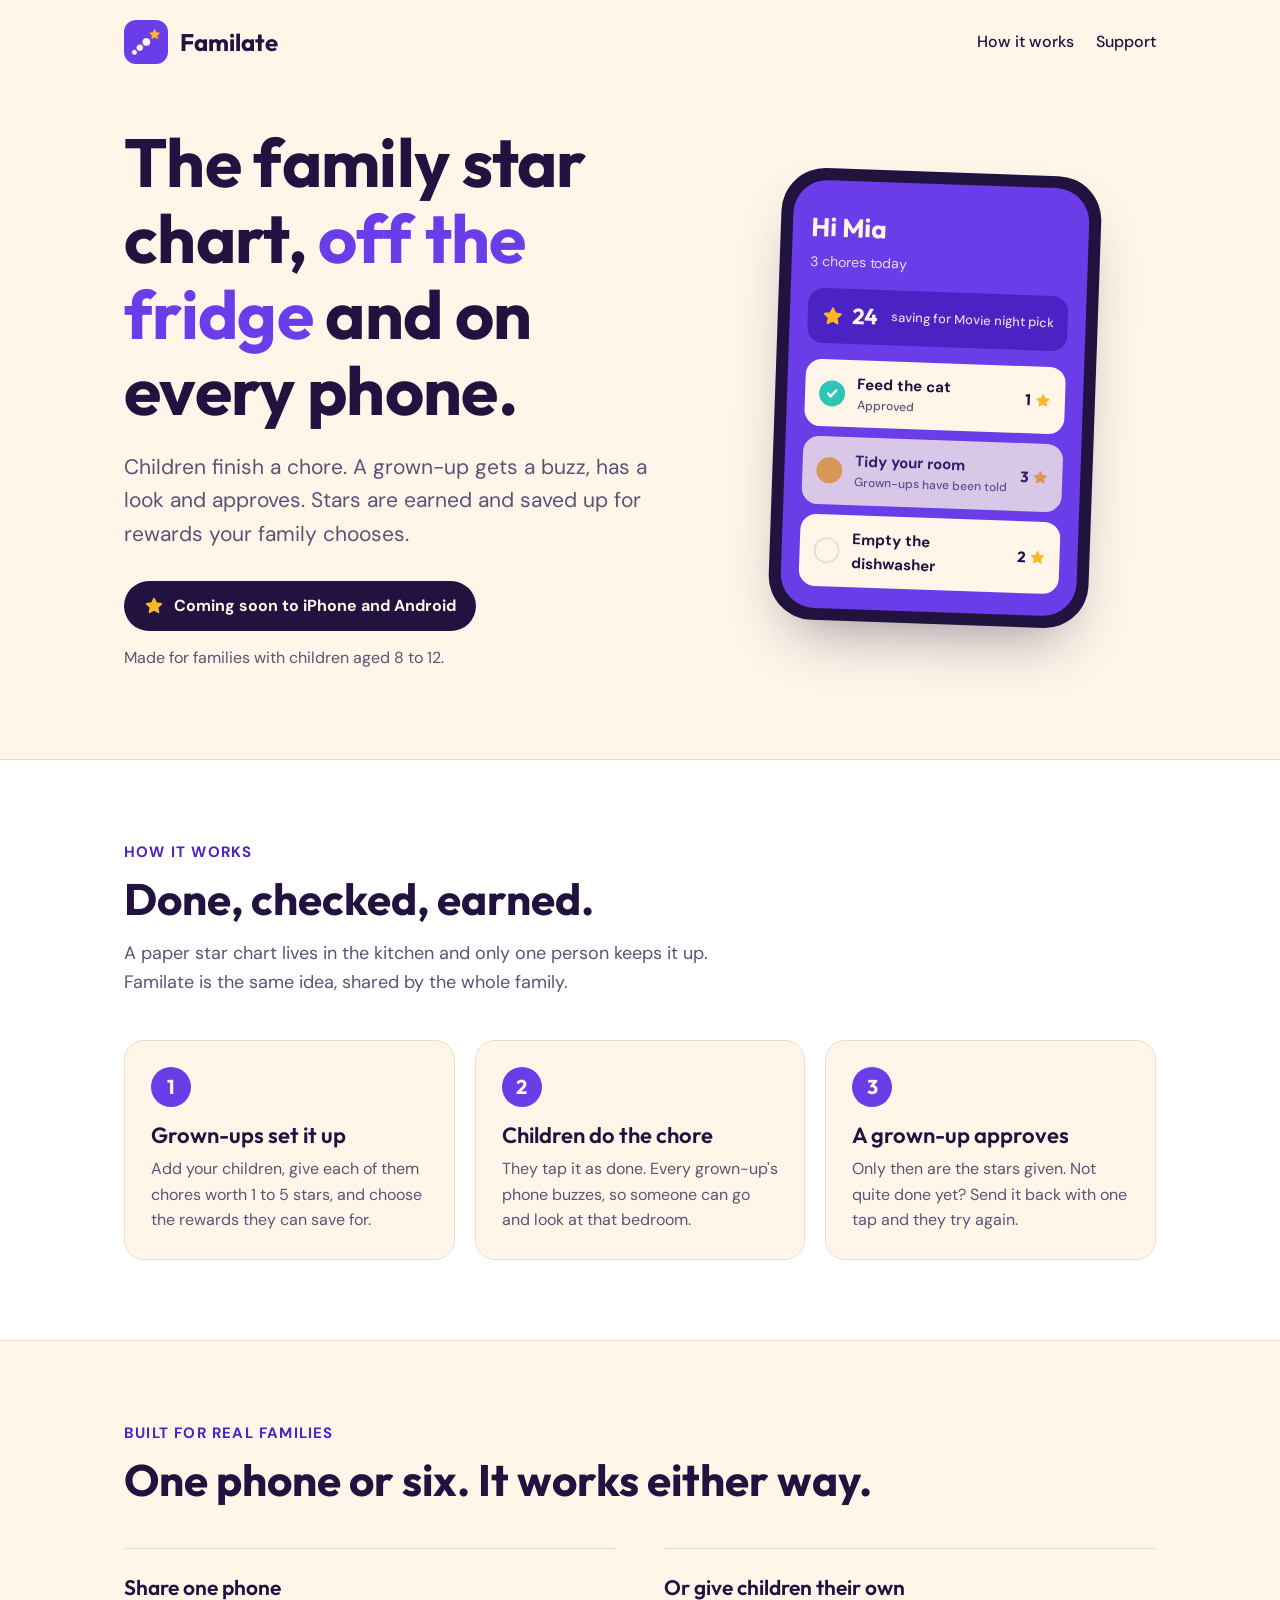
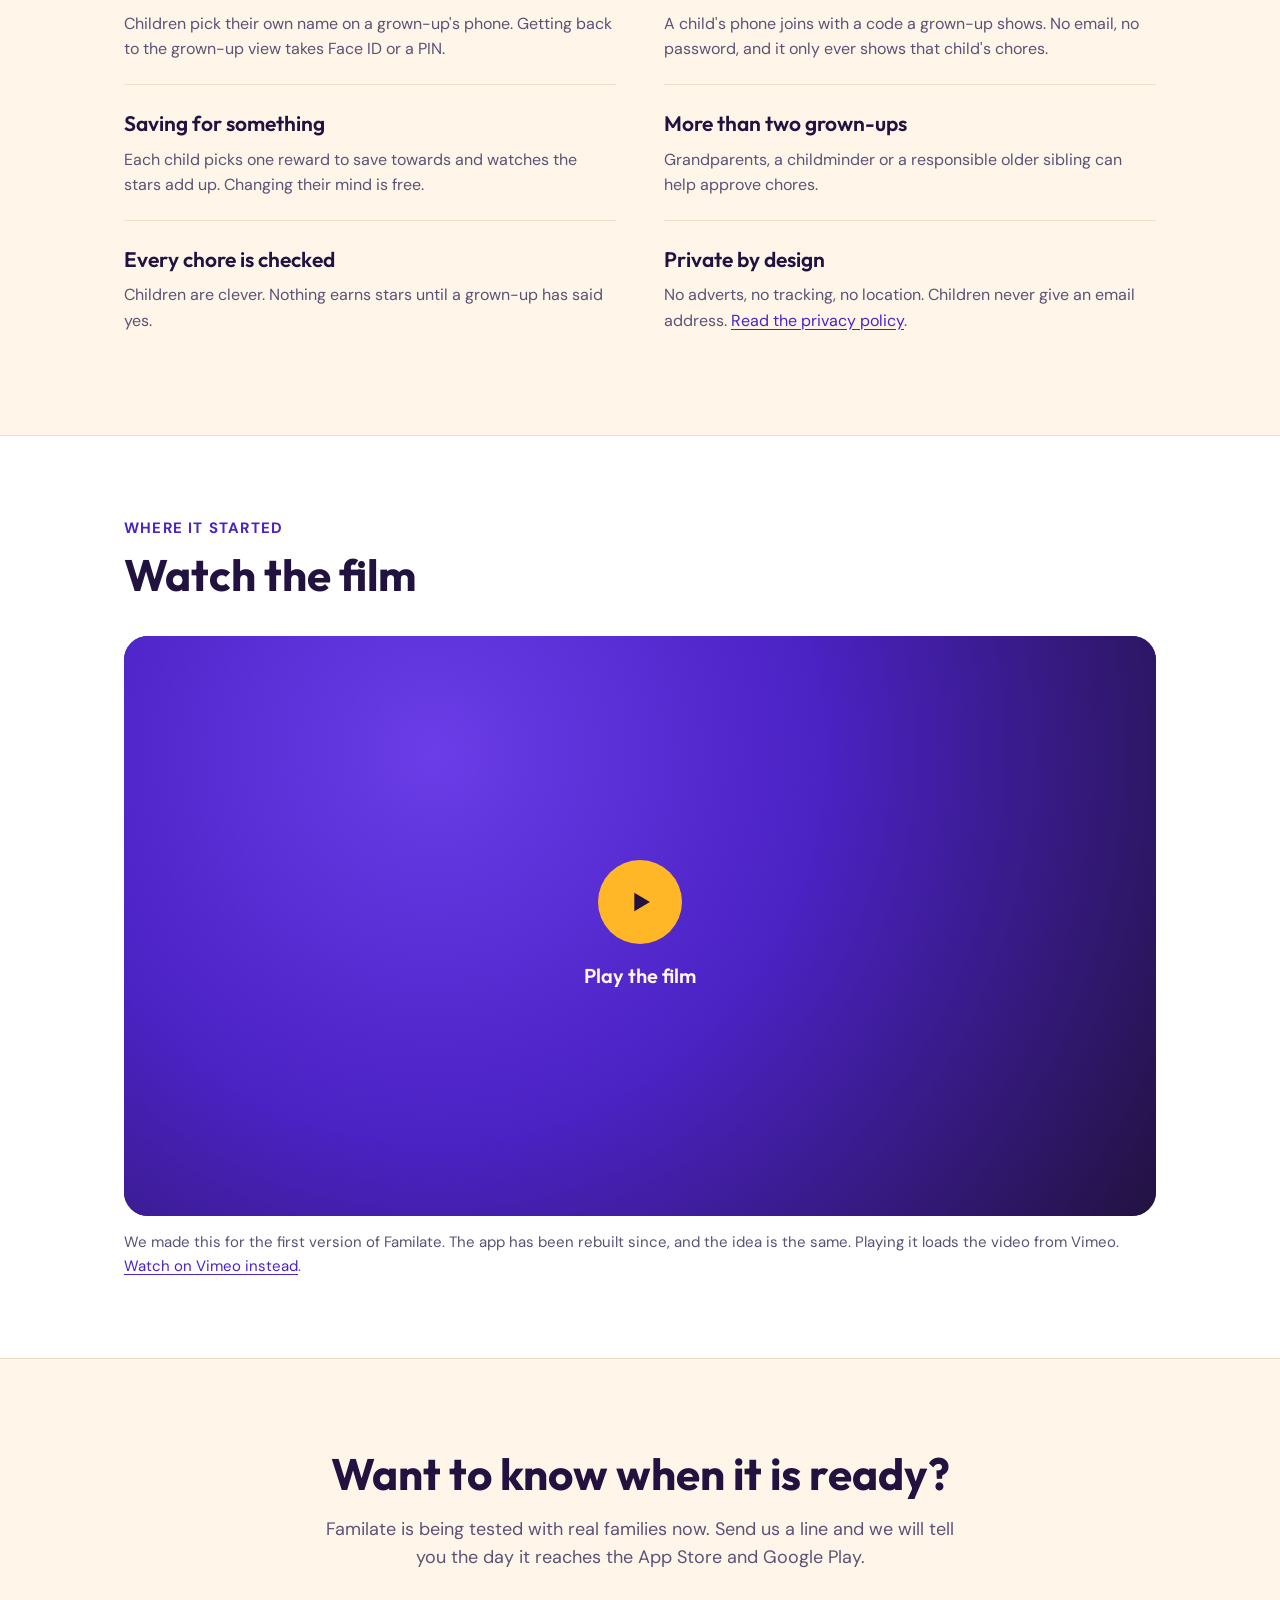
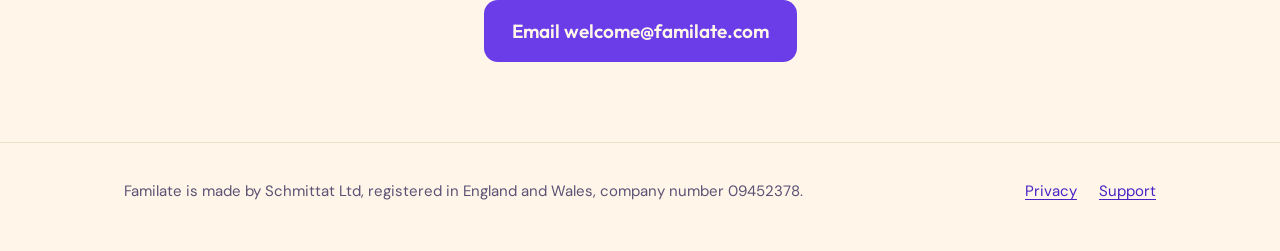
==== index.html @ 3d1b7334 "Build the new familate.com: home page, privacy policy and support Co-Authored-By: Claude Fable 5.2 <" ====
<!doctype html>
<html lang="en-GB">
<head>
<meta charset="utf-8">
<meta name="viewport" content="width=device-width, initial-scale=1">
<title>Familate: the family star chart, on every phone in the house</title>
<meta name="description" content="Familate is a chores and rewards app for families with children aged 8 to 12. Children finish chores, a grown-up approves, stars are earned and saved up for rewards.">
<meta property="og:title" content="Familate: the family star chart, on every phone in the house">
<meta property="og:description" content="Chores, stars and rewards for families with children aged 8 to 12. Coming soon to iPhone and Android.">
<meta property="og:image" content="https://familate.com/assets/icon-256.png">
<meta property="og:url" content="https://familate.com/">
<link rel="icon" href="assets/favicon.png">
<link rel="apple-touch-icon" href="assets/apple-touch-icon.png">
<link rel="stylesheet" href="styles.css">
</head>
<body>
<header class="wrap bar">
  <a class="brand" href="/"><img src="assets/icon-256.png" alt="" width="44" height="44">Familate</a>
  <nav aria-label="Main">
    <a href="#how">How it works</a>
    <a href="support.html">Support</a>
  </nav>
</header>

<main>
  <div class="wrap hero">
    <div>
      <h1>The family star chart, <em>off the fridge</em> and on every phone.</h1>
      <p class="lede">Children finish a chore. A grown-up gets a buzz, has a look and approves. Stars are earned and saved up for rewards your family chooses.</p>
      <p class="soon">
        <svg width="20" height="20" viewBox="0 0 24 24" aria-hidden="true"><path d="M12 3l2.7 5.6 6.1.8-4.5 4.2 1.1 6-5.4-3-5.4 3 1.1-6L3.2 9.4l6.1-.8z" fill="#FFB627" stroke="#FFB627" stroke-width="2" stroke-linejoin="round"/></svg>
        Coming soon to iPhone and Android
      </p>
      <p class="small">Made for families with children aged 8 to 12.</p>
    </div>

    <div class="phone" role="img" aria-label="A child's Today screen in Familate: 24 stars, three chores, one done, one waiting for a grown-up and one still to do">
      <div class="screen" aria-hidden="true">
        <div class="hello">Hi Mia</div>
        <div class="sub">3 chores today</div>
        <div class="balance">
          <svg width="22" height="22" viewBox="0 0 24 24"><path d="M12 3l2.7 5.6 6.1.8-4.5 4.2 1.1 6-5.4-3-5.4 3 1.1-6L3.2 9.4l6.1-.8z" fill="#FFB627" stroke="#FFB627" stroke-width="2" stroke-linejoin="round"/></svg>
          24 <span>saving for Movie night pick</span>
        </div>
        <div class="chore done"><div class="tick"></div><div>Feed the cat<small>Approved</small></div><div class="stars">1<svg width="16" height="16" viewBox="0 0 24 24"><path d="M12 3l2.7 5.6 6.1.8-4.5 4.2 1.1 6-5.4-3-5.4 3 1.1-6L3.2 9.4l6.1-.8z" fill="#FFB627" stroke="#FFB627" stroke-width="2" stroke-linejoin="round"/></svg></div></div>
        <div class="chore wait"><div class="tick"></div><div>Tidy your room<small>Grown-ups have been told</small></div><div class="stars">3<svg width="16" height="16" viewBox="0 0 24 24"><path d="M12 3l2.7 5.6 6.1.8-4.5 4.2 1.1 6-5.4-3-5.4 3 1.1-6L3.2 9.4l6.1-.8z" fill="#FFB627" stroke="#FFB627" stroke-width="2" stroke-linejoin="round"/></svg></div></div>
        <div class="chore"><div class="tick"></div><div>Empty the dishwasher</div><div class="stars">2<svg width="16" height="16" viewBox="0 0 24 24"><path d="M12 3l2.7 5.6 6.1.8-4.5 4.2 1.1 6-5.4-3-5.4 3 1.1-6L3.2 9.4l6.1-.8z" fill="#FFB627" stroke="#FFB627" stroke-width="2" stroke-linejoin="round"/></svg></div></div>
      </div>
    </div>
  </div>

  <section class="band" id="how">
    <div class="wrap">
      <p class="kicker">How it works</p>
      <h2>Done, checked, earned.</h2>
      <p class="intro">A paper star chart lives in the kitchen and only one person keeps it up. Familate is the same idea, shared by the whole family.</p>
      <ol class="steps">
        <li><h3>Grown-ups set it up</h3><p>Add your children, give each of them chores worth 1 to 5 stars, and choose the rewards they can save for.</p></li>
        <li><h3>Children do the chore</h3><p>They tap it as done. Every grown-up's phone buzzes, so someone can go and look at that bedroom.</p></li>
        <li><h3>A grown-up approves</h3><p>Only then are the stars given. Not quite done yet? Send it back with one tap and they try again.</p></li>
      </ol>
    </div>
  </section>

  <section>
    <div class="wrap">
      <p class="kicker">Built for real families</p>
      <h2>One phone or six. It works either way.</h2>
      <dl class="facts">
        <div><dt>Share one phone</dt><dd>Children pick their own name on a grown-up's phone. Getting back to the grown-up view takes Face ID or a PIN.</dd></div>
        <div><dt>Or give children their own</dt><dd>A child's phone joins with a code a grown-up shows. No email, no password, and it only ever shows that child's chores.</dd></div>
        <div><dt>Saving for something</dt><dd>Each child picks one reward to save towards and watches the stars add up. Changing their mind is free.</dd></div>
        <div><dt>More than two grown-ups</dt><dd>Grandparents, a childminder or a responsible older sibling can help approve chores.</dd></div>
        <div><dt>Every chore is checked</dt><dd>Children are clever. Nothing earns stars until a grown-up has said yes.</dd></div>
        <div><dt>Private by design</dt><dd>No adverts, no tracking, no location. Children never give an email address. <a href="privacy.html">Read the privacy policy</a>.</dd></div>
      </dl>
    </div>
  </section>

  <section class="band" id="video">
    <div class="wrap">
      <p class="kicker">Where it started</p>
      <h2>Watch the film</h2>
      <div class="video" id="film">
        <button type="button" id="play" aria-label="Play the Familate film from Vimeo">
          <span><i><svg width="34" height="34" viewBox="0 0 24 24" aria-hidden="true"><path d="M8 5.5v13l11-6.5z" fill="#221240"/></svg></i>Play the film</span>
        </button>
      </div>
      <p class="caption">We made this for the first version of Familate. The app has been rebuilt since, and the idea is the same. Playing it loads the video from Vimeo. <a href="https://vimeo.com/1196802173">Watch on Vimeo instead</a>.</p>
    </div>
  </section>

  <section class="closing">
    <div class="wrap">
      <h2>Want to know when it is ready?</h2>
      <p class="intro">Familate is being tested with real families now. Send us a line and we will tell you the day it reaches the App Store and Google Play.</p>
      <a class="button" href="mailto:welcome@familate.com?subject=Tell%20me%20when%20Familate%20is%20ready">Email welcome@familate.com</a>
    </div>
  </section>
</main>

<footer>
  <div class="wrap">
    <p>Familate is made by Schmittat Ltd, registered in England and Wales, company number 09452378.</p>
    <nav aria-label="Footer"><a href="privacy.html">Privacy</a><a href="support.html">Support</a></nav>
  </div>
</footer>

<script>
  // The video is only fetched from Vimeo once someone asks to play it.
  document.getElementById('play').addEventListener('click', function () {
    var frame = document.createElement('iframe');
    frame.src = 'https://player.vimeo.com/video/1196802173?autoplay=1&dnt=1';
    frame.title = 'The Familate film';
    frame.allow = 'autoplay; fullscreen; picture-in-picture';
    frame.allowFullscreen = true;
    document.getElementById('film').replaceChildren(frame);
  });
</script>
</body>
</html>
---- styles.css ----
@font-face { font-family: 'Outfit'; font-weight: 600; font-display: swap; src: url('assets/fonts/Outfit_600SemiBold.ttf') format('truetype'); }
@font-face { font-family: 'Outfit'; font-weight: 700; font-display: swap; src: url('assets/fonts/Outfit_700Bold.ttf') format('truetype'); }
@font-face { font-family: 'DM Sans'; font-weight: 400; font-display: swap; src: url('assets/fonts/DMSans_400Regular.ttf') format('truetype'); }
@font-face { font-family: 'DM Sans'; font-weight: 500; font-display: swap; src: url('assets/fonts/DMSans_500Medium.ttf') format('truetype'); }
@font-face { font-family: 'DM Sans'; font-weight: 700; font-display: swap; src: url('assets/fonts/DMSans_700Bold.ttf') format('truetype'); }

:root {
  --violet: #6a3de8;
  --violet-deep: #4b22c4;
  --dark: #221240;
  --amber: #ffb627;
  --cream: #fff6e9;
  --coral: #ff5e6c;
  --teal: #2ec4b6;
  --muted: #5b5275;
  --line: #eadfcb;
  --white: #ffffff;
  --wide: 1080px;
}

* { box-sizing: border-box; }
html { -webkit-text-size-adjust: 100%; scroll-behavior: smooth; }
body { margin: 0; background: var(--cream); color: var(--dark); font-family: 'DM Sans', system-ui, sans-serif; font-size: 18px; line-height: 1.6; }
img { max-width: 100%; }
a { color: var(--violet-deep); text-underline-offset: 3px; }
a:focus-visible, button:focus-visible { outline: 3px solid var(--amber); outline-offset: 3px; }
h1, h2, h3 { font-family: 'Outfit', system-ui, sans-serif; line-height: 1.12; margin: 0; text-wrap: balance; }
p { margin: 0; }

.wrap { width: 100%; max-width: var(--wide); margin: 0 auto; padding: 0 24px; }

/* top bar */
.bar { display: flex; align-items: center; justify-content: space-between; gap: 16px; padding-top: 20px; padding-bottom: 20px; }
.brand { display: flex; align-items: center; gap: 12px; font-family: 'Outfit', sans-serif; font-weight: 700; font-size: 24px; color: var(--dark); text-decoration: none; }
.brand img { width: 44px; height: 44px; border-radius: 12px; }
.bar nav { display: flex; gap: 22px; font-weight: 500; font-size: 16px; }
.bar nav a { color: var(--dark); text-decoration: none; }
.bar nav a:hover { text-decoration: underline; }

/* hero */
.hero { display: grid; grid-template-columns: 1.1fr 0.9fr; gap: 48px; align-items: center; padding-top: 40px; padding-bottom: 88px; }
.hero h1 { font-weight: 700; font-size: clamp(40px, 6.2vw, 68px); letter-spacing: -0.01em; }
.hero h1 em { font-style: normal; color: var(--violet); }
.hero .lede { margin-top: 22px; font-size: 21px; color: var(--muted); max-width: 30em; }
.soon { display: inline-flex; align-items: center; gap: 10px; margin-top: 30px; padding: 12px 20px; border-radius: 999px; background: var(--dark); color: var(--cream); font-weight: 700; font-size: 16px; }
.soon svg { flex: none; }
.hero .small { margin-top: 14px; font-size: 16px; color: var(--muted); }

/* phone drawing */
.phone { justify-self: center; width: min(320px, 100%); background: var(--dark); border-radius: 44px; padding: 12px; box-shadow: 0 30px 60px -24px rgba(34, 18, 64, 0.45); transform: rotate(2deg); }
.screen { background: var(--violet); border-radius: 34px; padding: 26px 18px 22px; color: var(--cream); }
.screen .hello { font-family: 'Outfit', sans-serif; font-weight: 700; font-size: 26px; }
.screen .sub { font-size: 14px; opacity: 0.85; margin-top: 2px; }
.balance { display: flex; align-items: center; gap: 8px; margin: 16px 0; padding: 10px 14px; border-radius: 16px; background: var(--violet-deep); font-family: 'Outfit', sans-serif; font-weight: 700; font-size: 22px; }
.balance span { font-family: 'DM Sans', sans-serif; font-weight: 500; font-size: 13px; opacity: 0.85; margin-left: auto; }
.chore { display: flex; align-items: center; gap: 12px; margin-top: 10px; padding: 12px 14px; border-radius: 16px; background: var(--cream); color: var(--dark); font-weight: 700; font-size: 15px; }
.chore .tick { flex: none; width: 26px; height: 26px; border-radius: 50%; border: 2.5px solid var(--line); }
.chore.done .tick { border-color: var(--teal); background: var(--teal) url("data:image/svg+xml,%3Csvg xmlns='http://www.w3.org/2000/svg' viewBox='0 0 24 24' fill='none' stroke='white' stroke-width='3.5' stroke-linecap='round' stroke-linejoin='round'%3E%3Cpath d='M6 12.5l4 4 8-9'/%3E%3C/svg%3E") center / 16px no-repeat; }
.chore.wait { opacity: 0.75; }
.chore.wait .tick { border-color: var(--amber); background: var(--amber); }
.chore .stars { margin-left: auto; display: flex; align-items: center; gap: 4px; font-family: 'Outfit', sans-serif; }
.chore small { display: block; font-weight: 500; font-size: 12px; color: var(--muted); }

/* sections */
section { padding: 80px 0; }
.band { background: var(--white); border-top: 1px solid var(--line); border-bottom: 1px solid var(--line); }
.kicker { font-weight: 700; font-size: 15px; letter-spacing: 0.08em; text-transform: uppercase; color: var(--violet-deep); }
h2 { font-weight: 700; font-size: clamp(30px, 4vw, 44px); margin-top: 10px; }
.intro { margin-top: 16px; color: var(--muted); max-width: 36em; }

.steps { list-style: none; margin: 44px 0 0; padding: 0; display: grid; grid-template-columns: repeat(3, 1fr); gap: 20px; counter-reset: step; }
.steps li { counter-increment: step; background: var(--cream); border: 1px solid var(--line); border-radius: 20px; padding: 26px; }
.steps li::before { content: counter(step); display: grid; place-items: center; width: 40px; height: 40px; border-radius: 50%; background: var(--violet); color: var(--cream); font-family: 'Outfit', sans-serif; font-weight: 700; font-size: 20px; }
.steps h3 { font-weight: 600; font-size: 22px; margin-top: 16px; }
.steps p { margin-top: 8px; font-size: 16px; color: var(--muted); }

.facts { margin: 44px 0 0; display: grid; grid-template-columns: repeat(2, 1fr); gap: 0 48px; }
.facts div { padding: 22px 0; border-top: 1px solid var(--line); }
.facts dt { font-family: 'Outfit', sans-serif; font-weight: 600; font-size: 21px; }
.facts dd { margin: 6px 0 0; font-size: 16px; color: var(--muted); }

/* video */
.video { margin-top: 36px; position: relative; aspect-ratio: 16 / 9; border-radius: 24px; overflow: hidden; background: var(--dark); }
.video iframe { position: absolute; inset: 0; width: 100%; height: 100%; border: 0; }
.video button { position: absolute; inset: 0; width: 100%; display: grid; place-items: center; gap: 0; border: 0; cursor: pointer; color: var(--cream); font: inherit; background: radial-gradient(circle at 30% 20%, var(--violet) 0%, var(--violet-deep) 45%, var(--dark) 100%); }
.video button span { display: grid; justify-items: center; gap: 16px; font-family: 'Outfit', sans-serif; font-weight: 600; font-size: 20px; }
.video button i { display: grid; place-items: center; width: 84px; height: 84px; border-radius: 50%; background: var(--amber); transition: transform 0.15s ease; }
.video button:hover i { transform: scale(1.06); }
.caption { margin-top: 14px; font-size: 15px; color: var(--muted); }

/* closing */
.closing { text-align: center; }
.closing h2 { max-width: 16em; margin-left: auto; margin-right: auto; }
.closing .intro { margin-left: auto; margin-right: auto; }
.button { display: inline-block; margin-top: 28px; padding: 16px 28px; border-radius: 14px; background: var(--violet); color: var(--cream); font-family: 'Outfit', sans-serif; font-weight: 600; font-size: 19px; text-decoration: none; }
.button:hover { background: var(--violet-deep); }

footer { padding: 36px 0 48px; border-top: 1px solid var(--line); font-size: 15px; color: var(--muted); }
footer .wrap { display: flex; flex-wrap: wrap; gap: 12px 28px; justify-content: space-between; }
footer nav { display: flex; gap: 22px; }

/* text pages */
.page { max-width: 760px; padding-top: 24px; padding-bottom: 80px; }
.page h1 { font-weight: 700; font-size: clamp(34px, 5vw, 50px); }
.page .updated { margin-top: 10px; color: var(--muted); font-size: 16px; }
.page h2 { font-size: 26px; font-weight: 600; margin-top: 48px; }
.page p, .page ul { margin-top: 14px; }
.page li { margin-top: 6px; }
.page .lead { font-size: 20px; }
.scroll { overflow-x: auto; margin-top: 18px; }
table { border-collapse: collapse; width: 100%; font-size: 16px; }
th, td { text-align: left; vertical-align: top; padding: 12px 14px 12px 0; border-bottom: 1px solid var(--line); }
th { font-weight: 700; color: var(--muted); font-size: 14px; }

@media (max-width: 860px) {
  .hero { grid-template-columns: 1fr; padding-bottom: 64px; }
  .phone { transform: none; }
  .steps { grid-template-columns: 1fr; }
  .facts { grid-template-columns: 1fr; }
  section { padding: 60px 0; }
  .bar nav { gap: 16px; font-size: 15px; }
}
@media (prefers-reduced-motion: reduce) {
  html { scroll-behavior: auto; }
  .video button i { transition: none; }
}
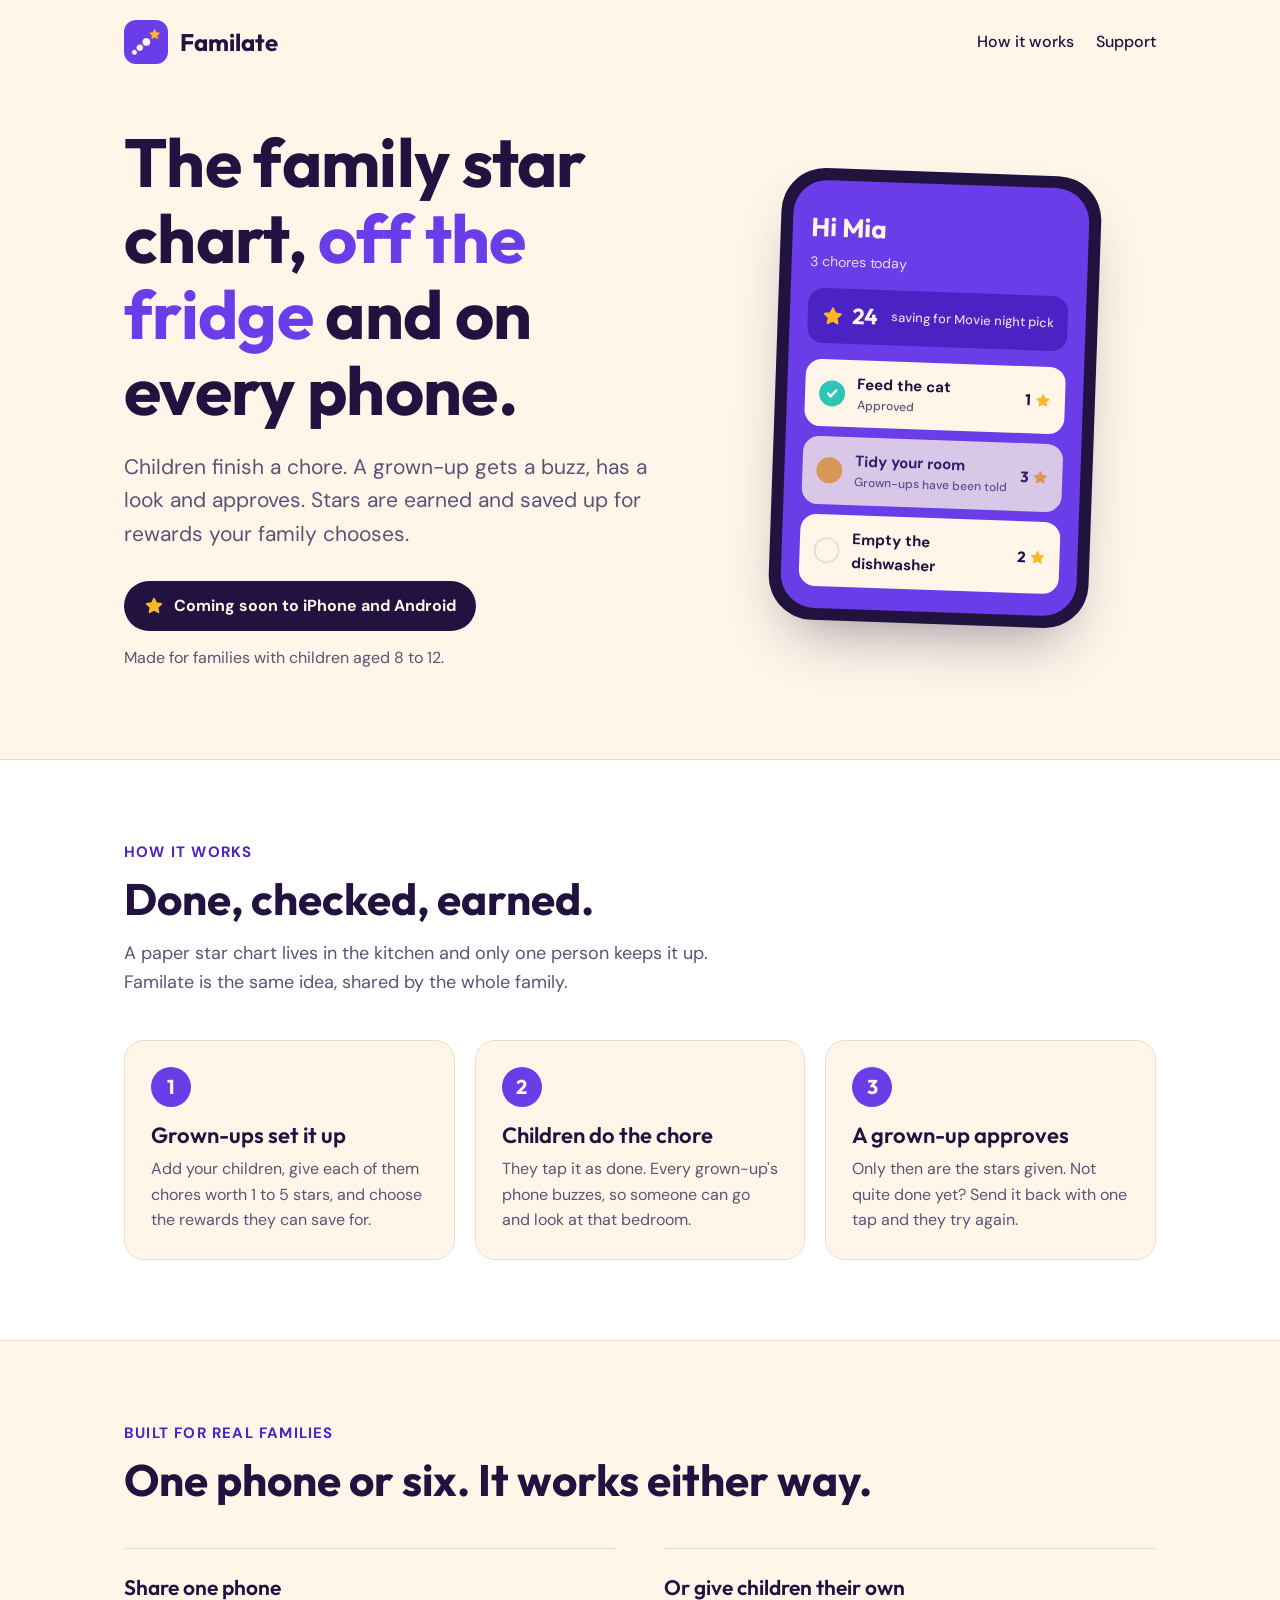
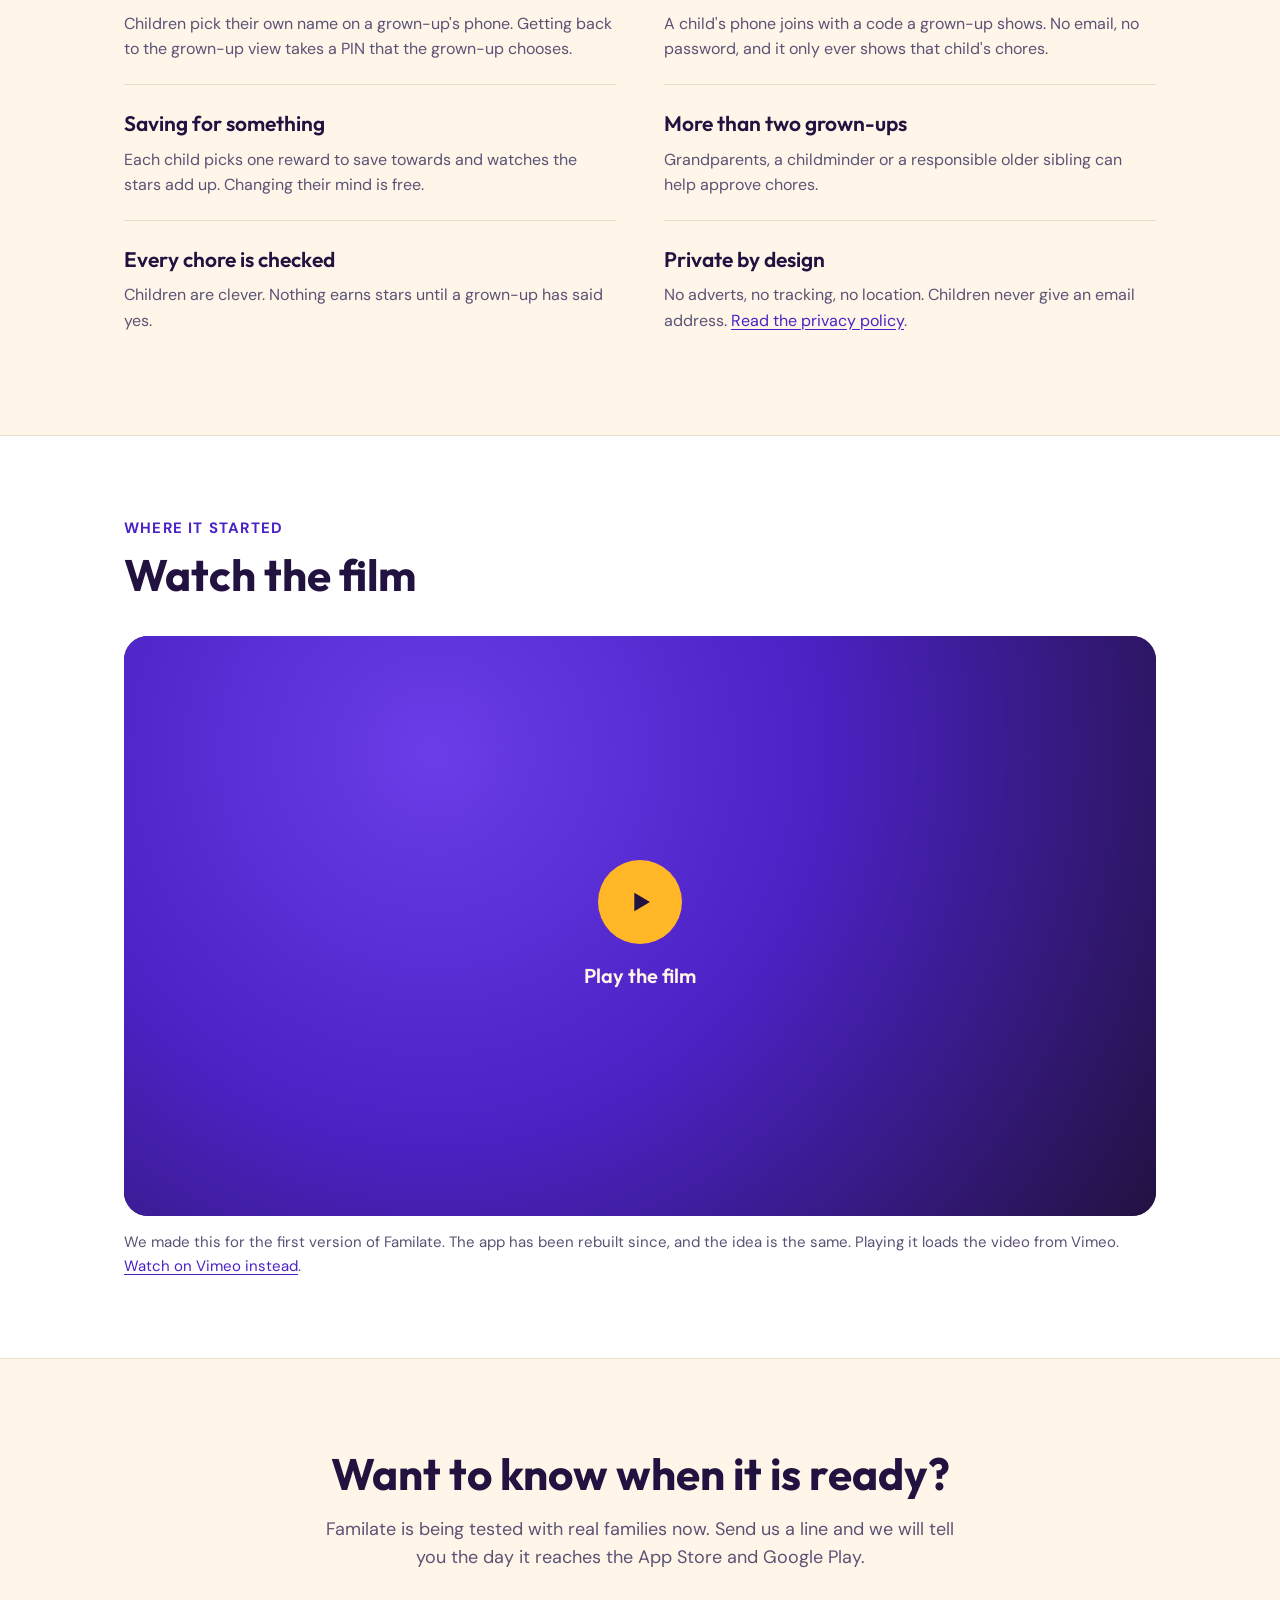
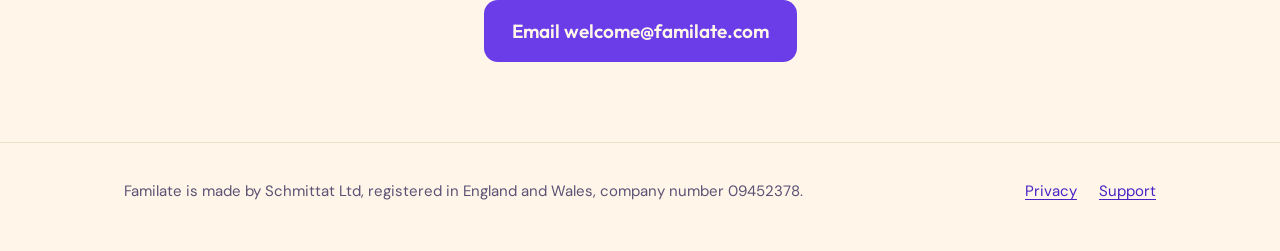
==== commit 28034d7c: "Describe the grown-up PIN instead of Face ID Co-Authored-By: Claude Fable 5.2 <noreply@anthropic.com" ====
--- a/index.html
+++ b/index.html
@@ -67,7 +67,7 @@
       <p class="kicker">Built for real families</p>
       <h2>One phone or six. It works either way.</h2>
       <dl class="facts">
-        <div><dt>Share one phone</dt><dd>Children pick their own name on a grown-up's phone. Getting back to the grown-up view takes Face ID or a PIN.</dd></div>
+        <div><dt>Share one phone</dt><dd>Children pick their own name on a grown-up's phone. Getting back to the grown-up view takes a PIN that the grown-up chooses.</dd></div>
         <div><dt>Or give children their own</dt><dd>A child's phone joins with a code a grown-up shows. No email, no password, and it only ever shows that child's chores.</dd></div>
         <div><dt>Saving for something</dt><dd>Each child picks one reward to save towards and watches the stars add up. Changing their mind is free.</dd></div>
         <div><dt>More than two grown-ups</dt><dd>Grandparents, a childminder or a responsible older sibling can help approve chores.</dd></div>
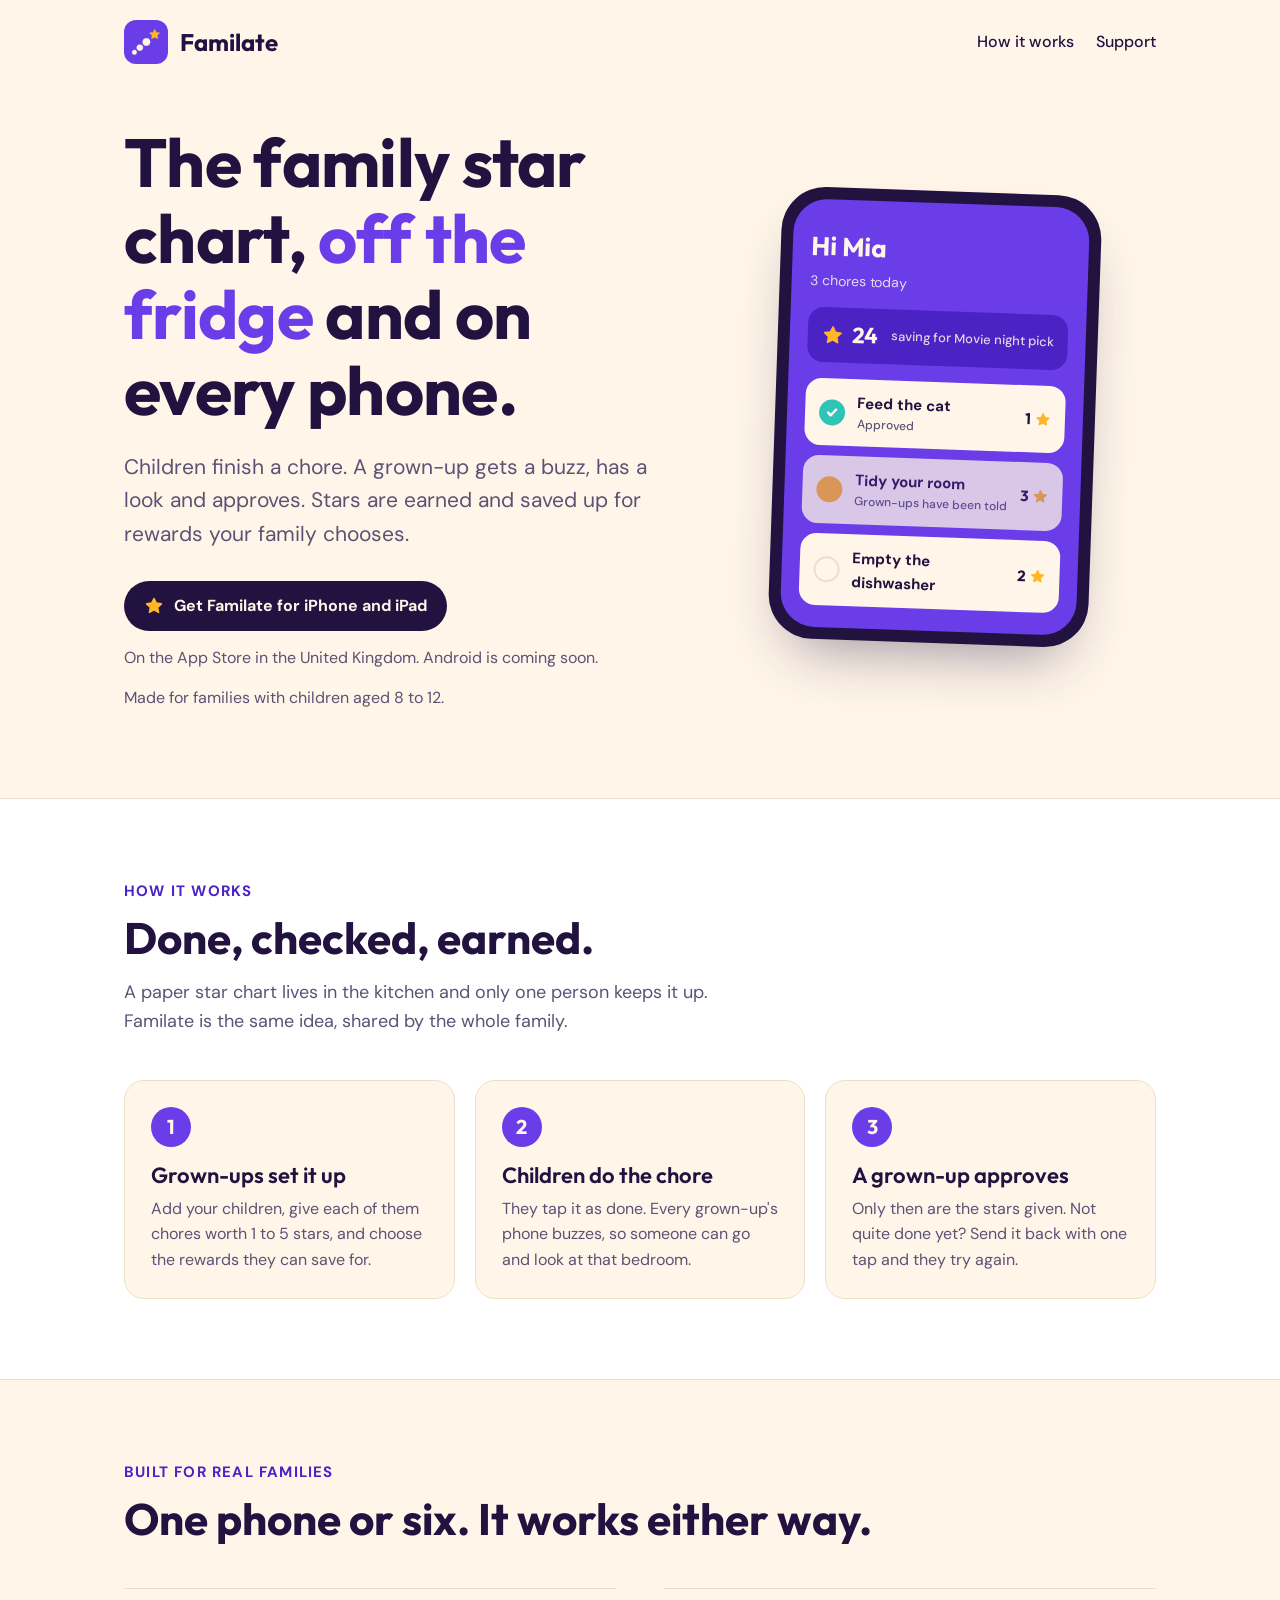
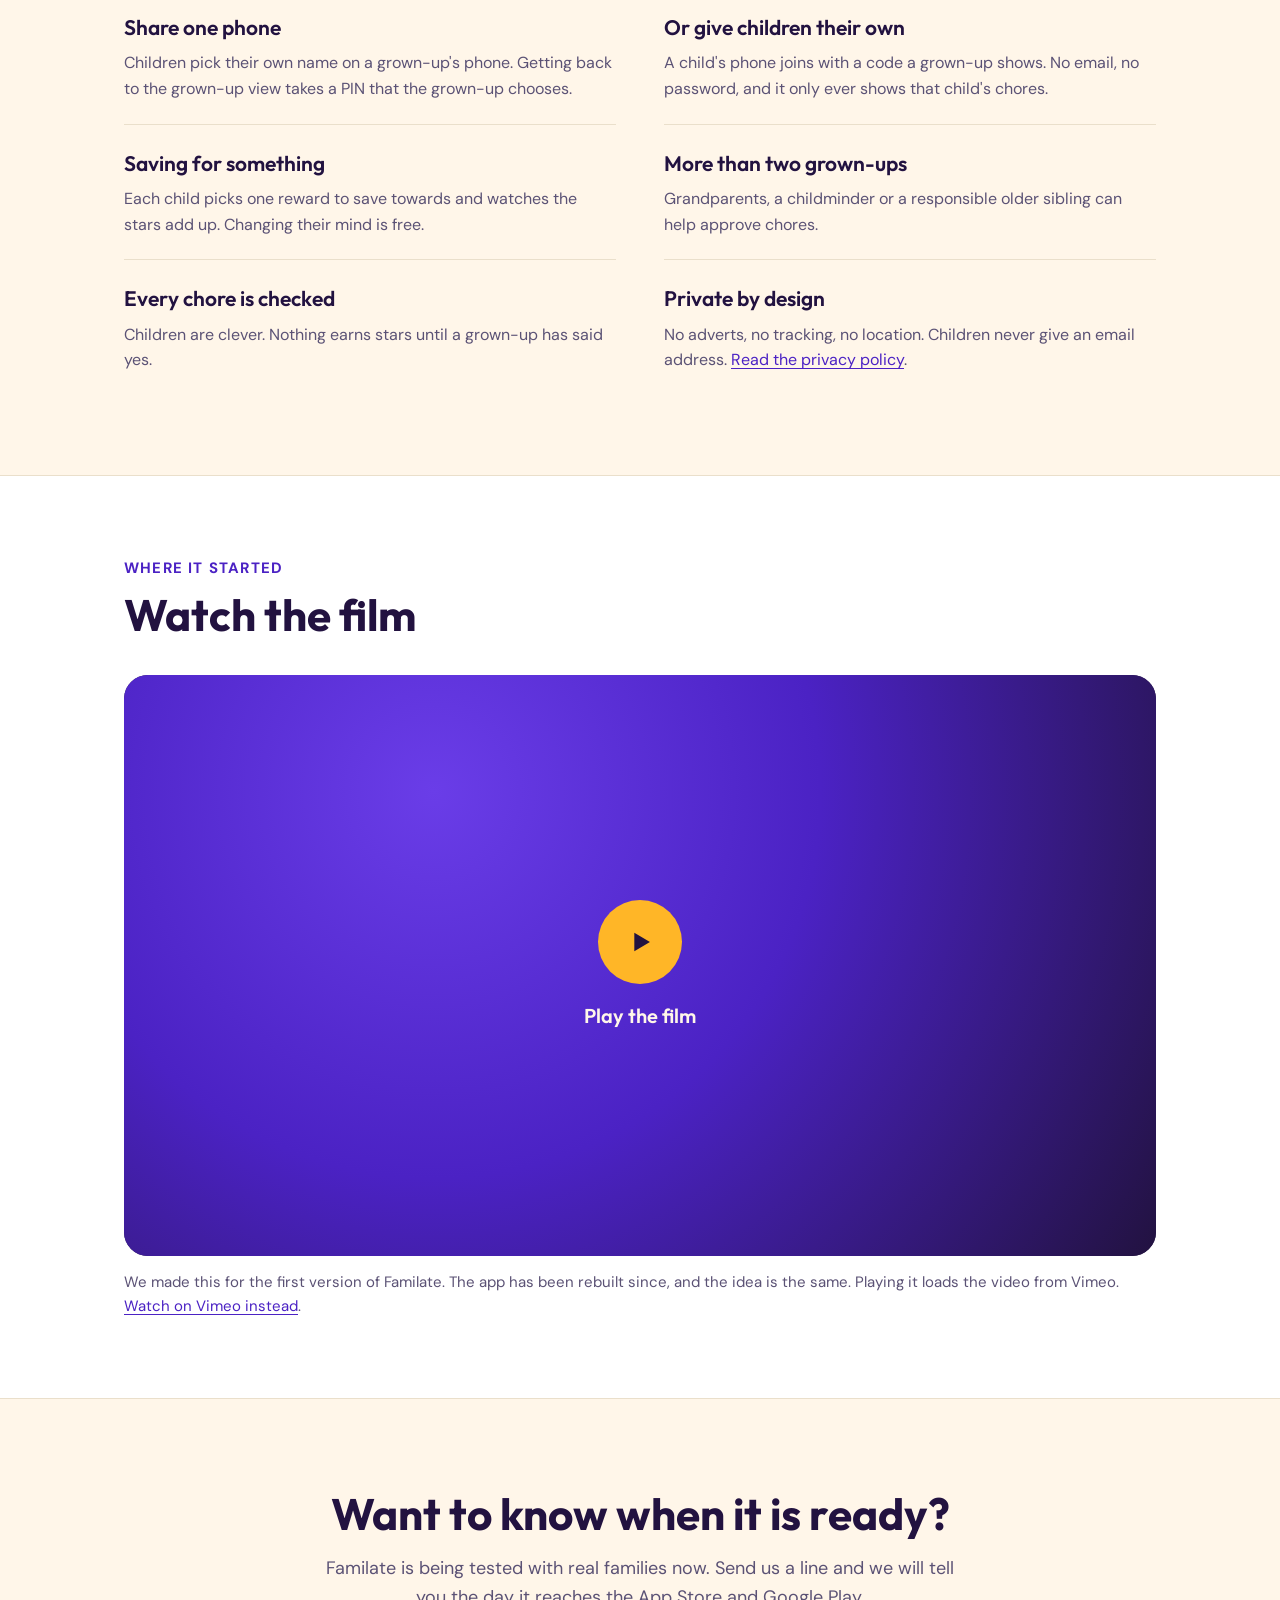
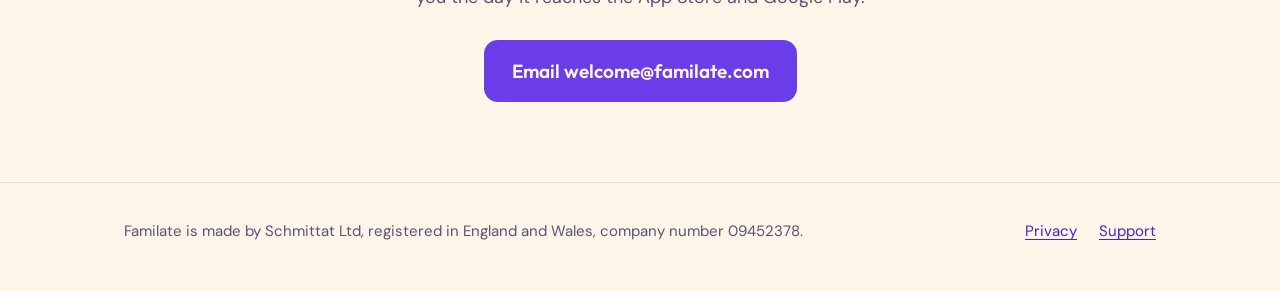
==== commit 7bb234ab: "Link to the App Store now that Familate 2.0.0 is released Co-Authored-By: Claude Fable 5.2 <noreply@" ====
--- a/index.html
+++ b/index.html
@@ -6,7 +6,7 @@
 <title>Familate: the family star chart, on every phone in the house</title>
 <meta name="description" content="Familate is a chores and rewards app for families with children aged 8 to 12. Children finish chores, a grown-up approves, stars are earned and saved up for rewards.">
 <meta property="og:title" content="Familate: the family star chart, on every phone in the house">
-<meta property="og:description" content="Chores, stars and rewards for families with children aged 8 to 12. Coming soon to iPhone and Android.">
+<meta property="og:description" content="Chores, stars and rewards for families with children aged 8 to 12. On the App Store for iPhone and iPad. Android is coming soon.">
 <meta property="og:image" content="https://familate.com/assets/icon-256.png">
 <meta property="og:url" content="https://familate.com/">
 <link rel="icon" href="assets/favicon.png">
@@ -27,10 +27,13 @@
     <div>
       <h1>The family star chart, <em>off the fridge</em> and on every phone.</h1>
       <p class="lede">Children finish a chore. A grown-up gets a buzz, has a look and approves. Stars are earned and saved up for rewards your family chooses.</p>
-      <p class="soon">
-        <svg width="20" height="20" viewBox="0 0 24 24" aria-hidden="true"><path d="M12 3l2.7 5.6 6.1.8-4.5 4.2 1.1 6-5.4-3-5.4 3 1.1-6L3.2 9.4l6.1-.8z" fill="#FFB627" stroke="#FFB627" stroke-width="2" stroke-linejoin="round"/></svg>
-        Coming soon to iPhone and Android
+      <p>
+        <a class="soon" href="https://apps.apple.com/gb/app/familate/id6796391280">
+          <svg width="20" height="20" viewBox="0 0 24 24" aria-hidden="true"><path d="M12 3l2.7 5.6 6.1.8-4.5 4.2 1.1 6-5.4-3-5.4 3 1.1-6L3.2 9.4l6.1-.8z" fill="#FFB627" stroke="#FFB627" stroke-width="2" stroke-linejoin="round"/></svg>
+          Get Familate for iPhone and iPad
+        </a>
       </p>
+      <p class="small">On the App Store in the United Kingdom. Android is coming soon.</p>
       <p class="small">Made for families with children aged 8 to 12.</p>
     </div>
 
--- a/styles.css
+++ b/styles.css
@@ -44,6 +44,8 @@
 .hero .lede { margin-top: 22px; font-size: 21px; color: var(--muted); max-width: 30em; }
 .soon { display: inline-flex; align-items: center; gap: 10px; margin-top: 30px; padding: 12px 20px; border-radius: 999px; background: var(--dark); color: var(--cream); font-weight: 700; font-size: 16px; }
 .soon svg { flex: none; }
+a.soon { text-decoration: none; }
+a.soon:hover, a.soon:focus-visible { background: var(--violet-deep, #4B22C4); }
 .hero .small { margin-top: 14px; font-size: 16px; color: var(--muted); }
 
 /* phone drawing */
